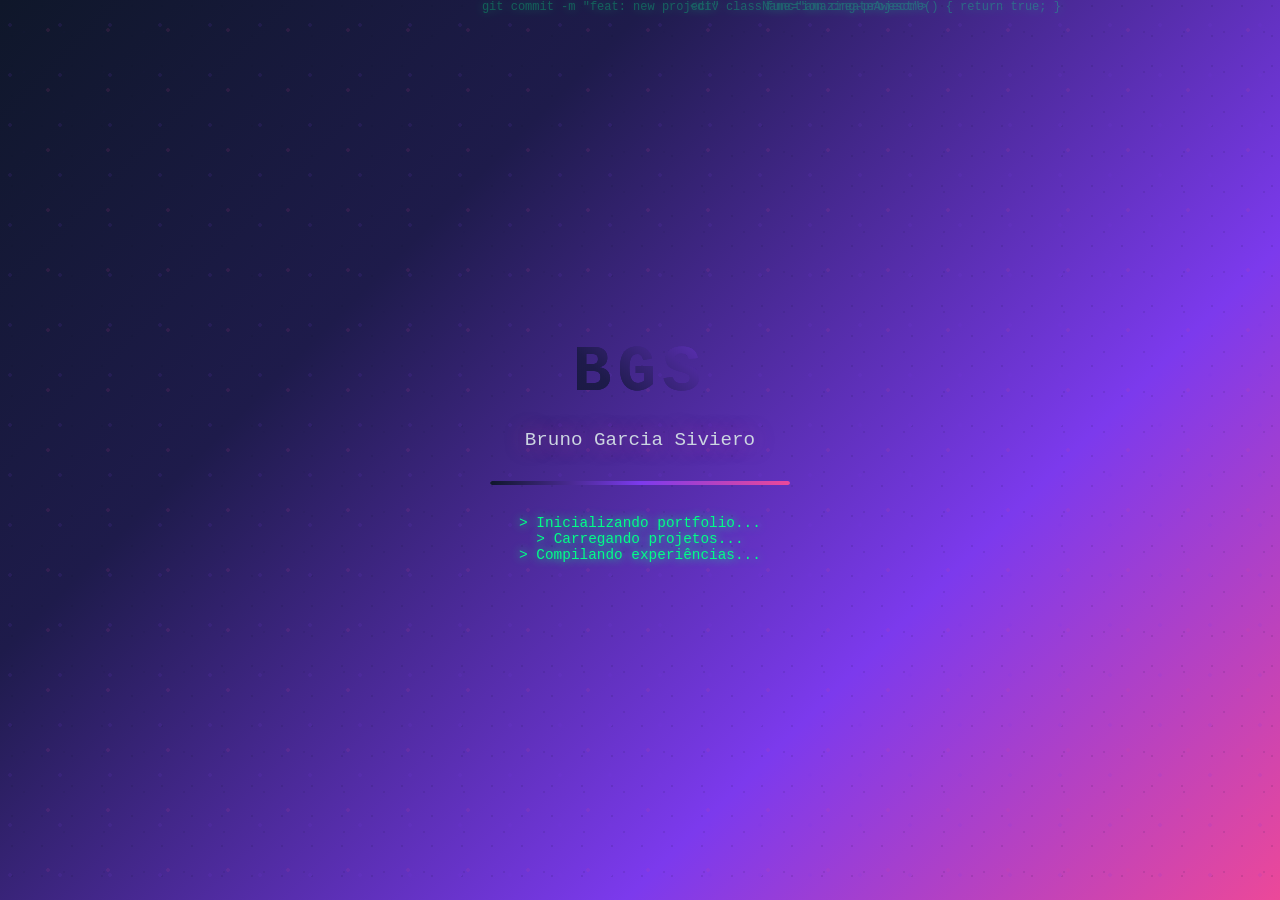
==== index.html @ 88671247 "Portfólio Este repositório reúne os principais projetos desenvolvidos por mim, incluindo: 	•	Aplica" ====
<!DOCTYPE html>
<html lang="pt-BR">
<head>
    <meta charset="UTF-8">
    <meta name="viewport" content="width=device-width, initial-scale=1.0">
    <title>BGS Portfolio - Loading</title>
    <style>
        * {
            margin: 0;
            padding: 0;
            box-sizing: border-box;
        }

        body {
            font-family: 'Courier New', monospace;
            overflow: hidden;
            background: linear-gradient(135deg, #0f172a 0%, #1e1b4b 30%, #7c3aed  70%, #ec4899 100%);
            height: 100vh;
            display: flex;
            align-items: center;
            justify-content: center;
        }

        .loader-container {
            text-align: center;
            position: relative;
            z-index: 10;
        }

        .code-rain {
            position: absolute;
            top: 0;
            left: 0;
            width: 100%;
            height: 100%;
            overflow: hidden;
            z-index: 1;
            opacity: 0.3;
        }

        .code-line {
            position: absolute;
            color: #00ff88;
            font-size: 12px;
            white-space: nowrap;
            animation: fall linear infinite;
            text-shadow: 0 0 10px #00ff88;
        }

        @keyframes fall {
            0% {
                transform: translateY(-100vh);
                opacity: 0;
            }
            10% {
                opacity: 1;
            }
            90% {
                opacity: 1;
            }
            100% {
                transform: translateY(100vh);
                opacity: 0;
            }
        }

        .main-text {
            font-size: 4rem;
            font-weight: bold;
            background: linear-gradient(45deg, #0f172a, #1e1b4b, #7c3aed, #ec4899);
            background-size: 300% 300%;
            -webkit-background-clip: text;
            background-clip: text;
            -webkit-text-fill-color: transparent;
            animation: gradientMove 3s ease-in-out infinite, typewriter 2s steps(3) infinite;
            position: relative;
            display: inline-block;
            letter-spacing: 0.1em;
        }

        .main-text::after {
            content: '_';
            animation: blink 1s infinite;
            color: #ec4899;
            -webkit-text-fill-color: #ec4899;
        }

        @keyframes gradientMove {
            0%, 100% {
                background-position: 0% 50%;
            }
            50% {
                background-position: 100% 50%;
            }
        }

        @keyframes typewriter {
            0%, 50% {
                width: 0;
            }
            100% {
                width: 100%;
            }
        }

        @keyframes blink {
            0%, 50% {
                opacity: 1;
            }
            51%, 100% {
                opacity: 0;
            }
        }

        .subtitle {
            color: #cbd5e1;
            font-size: 1.2rem;
            margin-top: 20px;
            opacity: 0;
            animation: fadeInUp 1s ease-out 1s forwards;
            text-shadow: 0 0 20px rgba(236, 72, 153, 0.5);
        }

        @keyframes fadeInUp {
            from {
                opacity: 0;
                transform: translateY(30px);
            }
            to {
                opacity: 1;
                transform: translateY(0);
            }
        }

        .loading-bar {
            width: 300px;
            height: 4px;
            background: rgba(255, 255, 255, 0.1);
            margin: 30px auto;
            border-radius: 2px;
            overflow: hidden;
            position: relative;
        }

        .loading-progress {
            height: 100%;
            background: linear-gradient(90deg, #0f172a, #7c3aed, #ec4899);
            border-radius: 2px;
            animation: loadProgress 4s ease-in-out infinite;
            box-shadow: 0 0 20px rgba(236, 72, 153, 0.8);
        }

        @keyframes loadProgress {
            0% {
                width: 0%;
                transform: translateX(-100%);
            }
            50% {
                width: 100%;
                transform: translateX(0%);
            }
            100% {
                width: 100%;
                transform: translateX(100%);
            }
        }

        .terminal-text {
            color: #00ff88;
            font-size: 0.9rem;
            margin-top: 20px;
            opacity: 0;
            animation: fadeInUp 1s ease-out 2s forwards;
            text-shadow: 0 0 10px #00ff88;
        }

        .dots {
            display: inline-block;
            animation: dots 1.5s infinite;
        }

        @keyframes dots {
            0%, 20% {
                color: transparent;
                text-shadow: .25em 0 0 transparent, .5em 0 0 transparent;
            }
            40% {
                color: #00ff88;
                text-shadow: .25em 0 0 transparent, .5em 0 0 transparent;
            }
            60% {
                text-shadow: .25em 0 0 #00ff88, .5em 0 0 transparent;
            }
            80%, 100% {
                text-shadow: .25em 0 0 #00ff88, .5em 0 0 #00ff88;
            }
        }

        .circuit-bg {
            position: absolute;
            top: 0;
            left: 0;
            width: 100%;
            height: 100%;
            opacity: 0.1;
            z-index: 0;
            background-image: 
                radial-gradient(circle at 20% 50%, #7c3aed 2px, transparent 2px),
                radial-gradient(circle at 80% 50%, #ec4899 2px, transparent 2px),
                radial-gradient(circle at 40% 20%, #0f172a 1px, transparent 1px),
                radial-gradient(circle at 60% 80%, #1e1b4b 1px, transparent 1px);
            background-size: 50px 50px, 60px 60px, 30px 30px, 40px 40px;
            animation: circuitMove 10s linear infinite;
        }

        @keyframes circuitMove {
            0% {
                transform: translate(0, 0);
            }
            100% {
                transform: translate(-50px, -50px);
            }
        }

        .glitch {
            position: relative;
        }

        .glitch::before,
        .glitch::after {
            content: 'BGS';
            position: absolute;
            top: 0;
            left: 0;
            width: 100%;
            height: 100%;
            background: linear-gradient(45deg, #0f172a, #1e1b4b, #7c3aed, #ec4899);
            background-size: 300% 300%;
            -webkit-background-clip: text;
            background-clip: text;
            -webkit-text-fill-color: transparent;
        }

        .glitch::before {
            animation: glitch-1 0.5s infinite;
        }

        .glitch::after {
            animation: glitch-2 0.5s infinite;
        }

        @keyframes glitch-1 {
            0%, 90%, 100% {
                transform: translate(0);
            }
            95% {
                transform: translate(-2px, -2px);
                filter: hue-rotate(180deg);
            }
        }

        @keyframes glitch-2 {
            0%, 90%, 100% {
                transform: translate(0);
            }
            95% {
                transform: translate(2px, 2px);
                filter: hue-rotate(90deg);
            }
        }

        /* Responsividade */
        @media (max-width: 768px) {
            .main-text {
                font-size: 3rem;
            }
            .loading-bar {
                width: 250px;
            }
        }

        @media (max-width: 480px) {
            .main-text {
                font-size: 2.5rem;
            }
            .loading-bar {
                width: 200px;
            }
        }
    </style>
</head>
<body>
    <div class="circuit-bg"></div>
    
    <div class="code-rain" id="codeRain"></div>
    
    <div class="loader-container">
        <div class="main-text glitch">BGS</div>
        <div class="subtitle">Bruno Garcia Siviero</div>
        <div class="loading-bar">
            <div class="loading-progress"></div>
        </div>
        <div class="terminal-text">
            > Inicializando portfolio<span class="dots">...</span><br>
            > Carregando projetos<span class="dots">...</span><br>
            > Compilando experiências<span class="dots">...</span>
        </div>
    </div>

    <script>
        // Efeito de chuva de código
        function createCodeRain() {
            const codeRain = document.getElementById('codeRain');
            const codeElements = [
                'const portfolio = new Developer();',
                'function createAwesome() { return true; }',
                'git commit -m "feat: new project"',
                'npm install creativity',
                'docker run --name innovation',
                'SELECT * FROM skills WHERE level > 9000;',
                'console.log("Hello, World!");',
                'async function buildFuture() {}',
                'import { passion } from "./developer";',
                'export default BrunoGarciaSiviero;',
                '<div className="amazing-project">',
                'background: linear-gradient(awesome)',
                'transform: scale(impressive);',
                'animation: infiniteCreativity;',
                'fetch("https://api.innovation.com")',
                'localStorage.setItem("talent", "unlimited");'
            ];

            function createLine() {
                const line = document.createElement('div');
                line.className = 'code-line';
                line.textContent = codeElements[Math.floor(Math.random() * codeElements.length)];
                line.style.left = Math.random() * 100 + '%';
                line.style.animationDuration = (Math.random() * 3 + 2) + 's';
                line.style.animationDelay = Math.random() * 2 + 's';
                codeRain.appendChild(line);

                // Remove a linha após a animação
                setTimeout(() => {
                    if (line.parentNode) {
                        line.parentNode.removeChild(line);
                    }
                }, 5000);
            }

            // Criar linhas continuamente
            setInterval(createLine, 300);
        }

        // Efeito de digitação personalizado
        function typeWriter() {
            const mainText = document.querySelector('.main-text');
            const text = 'BGS';
            let i = 0;
            
            function type() {
                if (i < text.length) {
                    mainText.textContent = text.substring(0, i + 1);
                    i++;
                    setTimeout(type, 200);
                } else {
                    // Reiniciar após um tempo
                    setTimeout(() => {
                        i = 0;
                        type();
                    }, 2000);
                }
            }
            
            // Comentado para usar a animação CSS
            // type();
        }

        // Simular carregamento e redirecionamento
        function simulateLoading() {
            setTimeout(() => {
                // Adicionar efeito de fade out
                document.body.style.transition = 'opacity 1s ease-out';
                document.body.style.opacity = '0';
                
                // Aqui você pode redirecionar para a página principal do portfólio
                setTimeout(() => {
                    window.location.href = 'portfolio.html';
                    console.log('Loader completo! Redirecionando para o portfólio...');
                }, 1300);
            }, 6000); // 6 segundos de loading
        }

        // Inicializar efeitos
        document.addEventListener('DOMContentLoaded', function() {
            createCodeRain();
            simulateLoading();
        });

        // Adicionar efeito de partículas ao mover o mouse
        document.addEventListener('mousemove', function(e) {
            const particle = document.createElement('div');
            particle.style.position = 'fixed';
            particle.style.left = e.clientX + 'px';
            particle.style.top = e.clientY + 'px';
            particle.style.width = '4px';
            particle.style.height = '4px';
            particle.style.background = 'linear-gradient(45deg, #7c3aed, #ec4899)';
            particle.style.borderRadius = '50%';
            particle.style.pointerEvents = 'none';
            particle.style.animation = 'fadeOut 1s ease-out forwards';
            particle.style.zIndex = '5';
            
            document.body.appendChild(particle);
            
            setTimeout(() => {
                if (particle.parentNode) {
                    particle.parentNode.removeChild(particle);
                }
            }, 1000);
        });

        // Adicionar keyframe para fadeOut das partículas
        const style = document.createElement('style');
        style.textContent = `
            @keyframes fadeOut {
                0% {
                    opacity: 1;
                    transform: scale(1);
                }
                100% {
                    opacity: 0;
                    transform: scale(0);
                }
            }
        `;
        document.head.appendChild(style);
    </script>
</body>
</html>
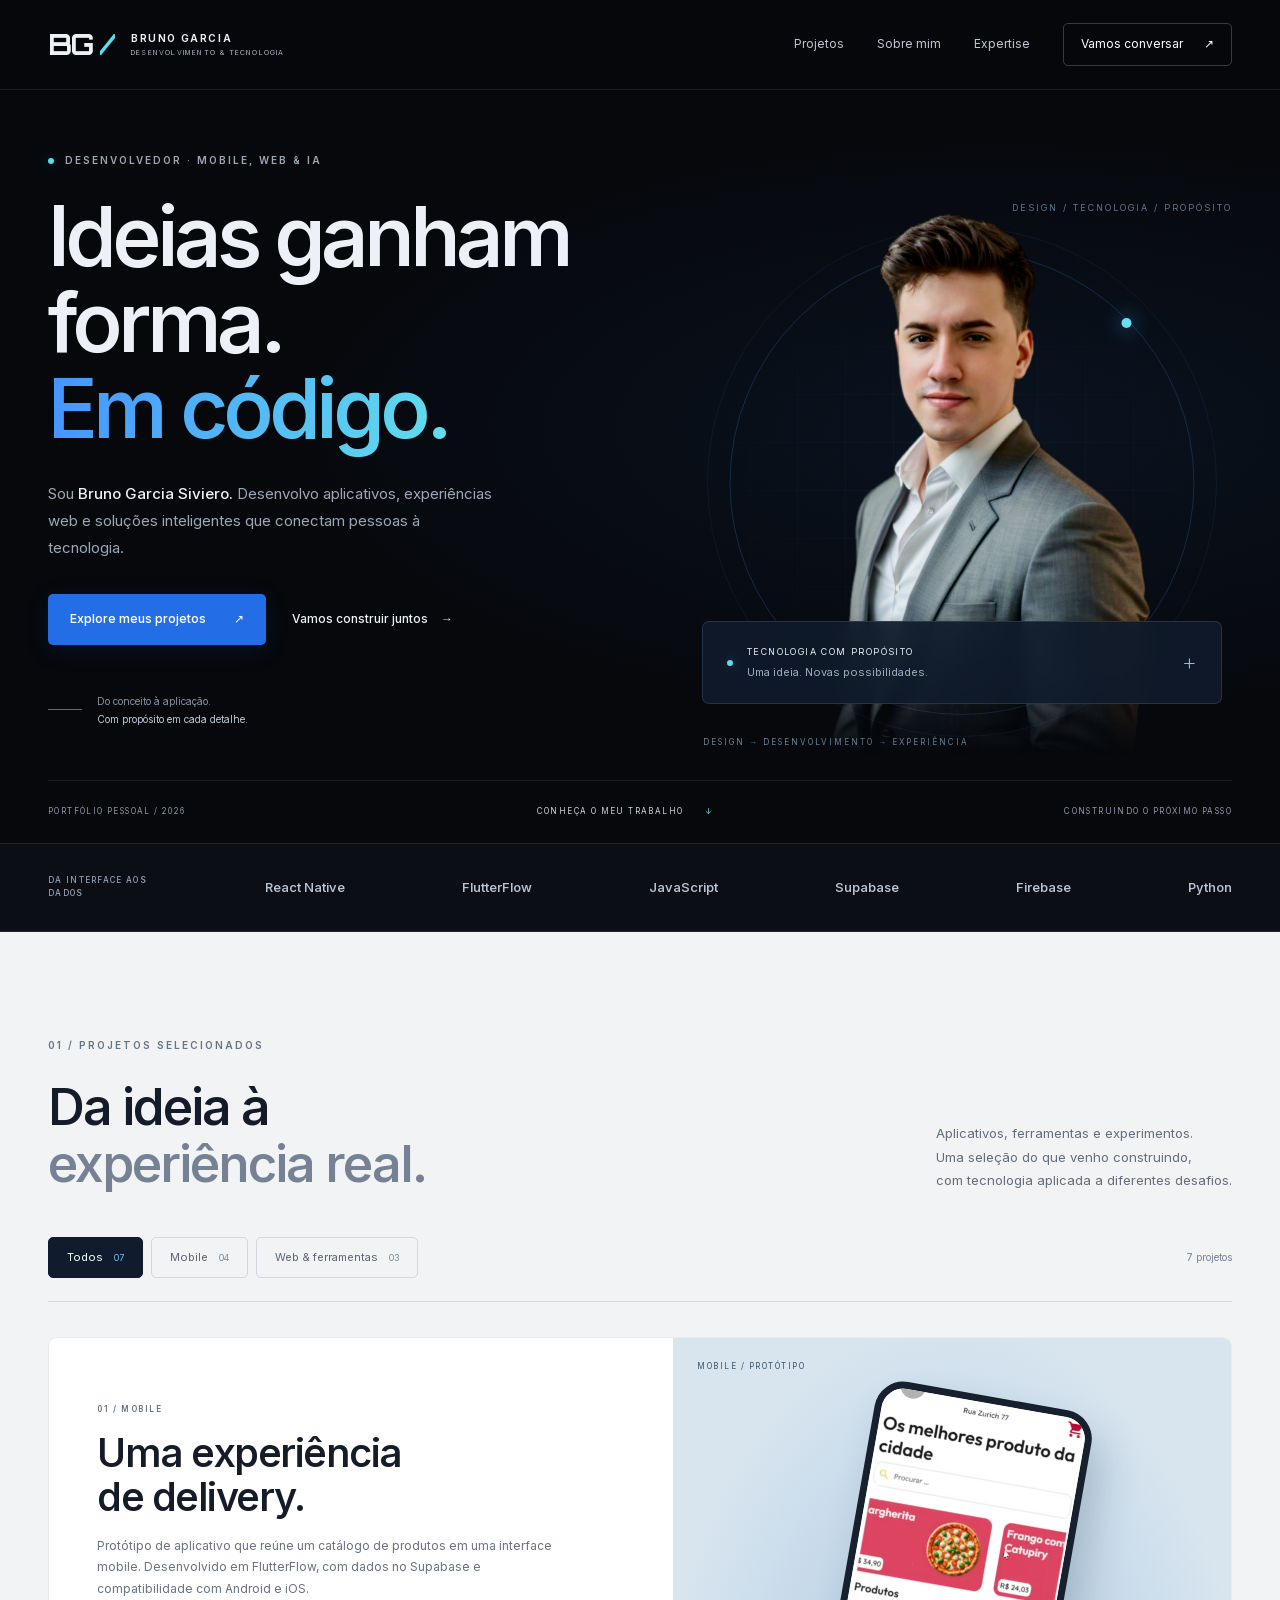
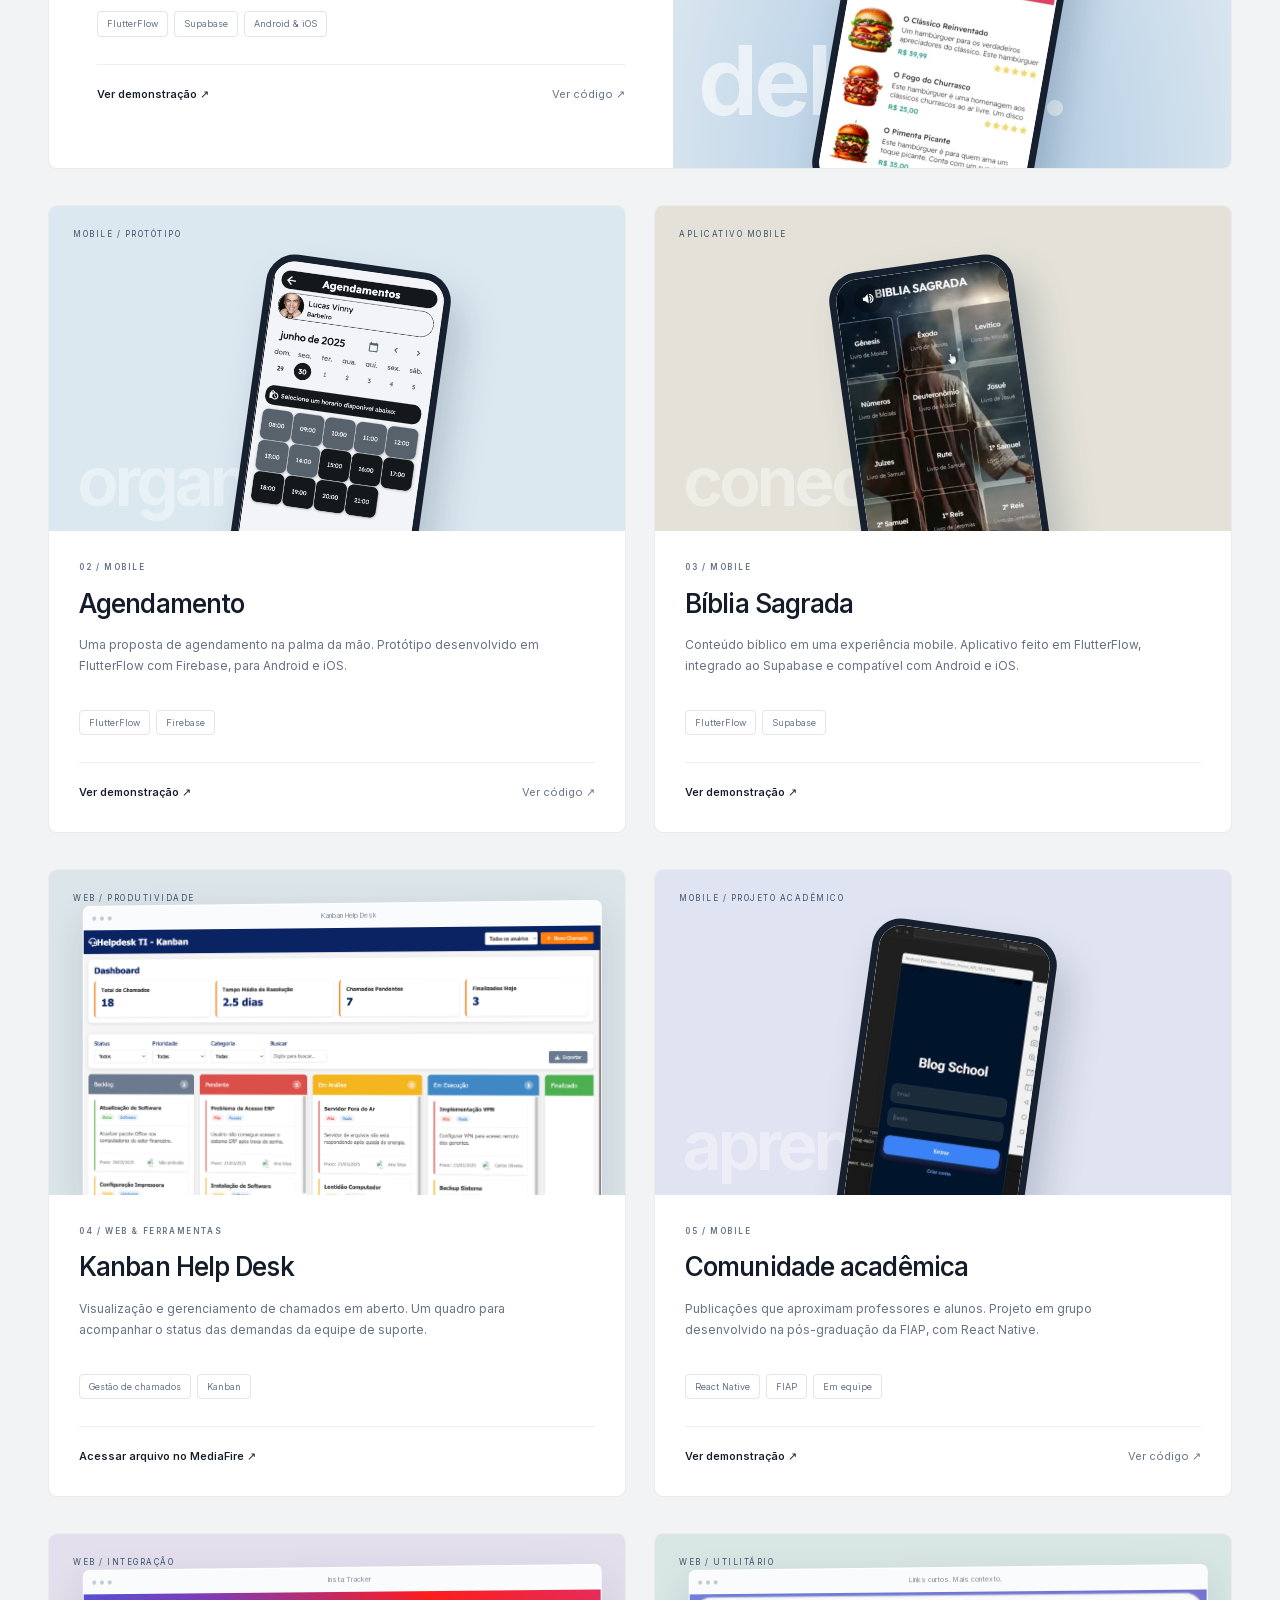
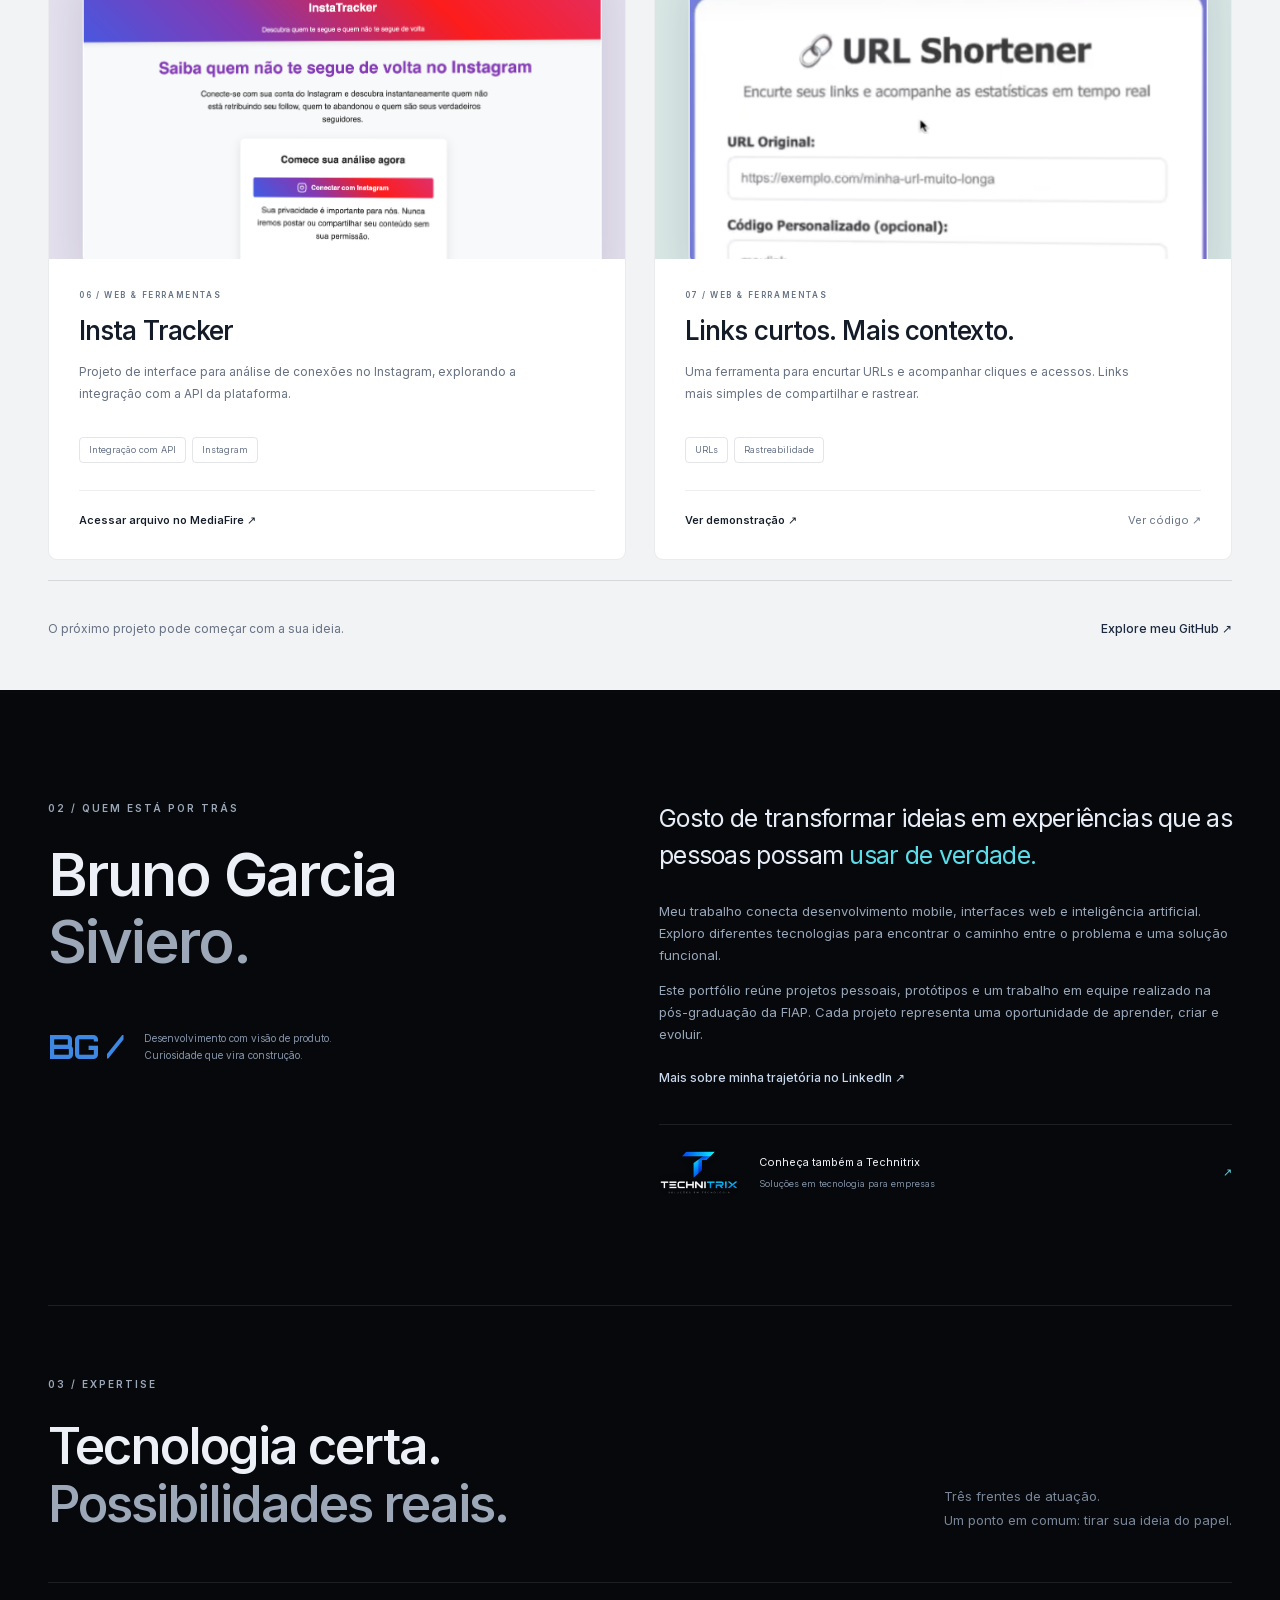
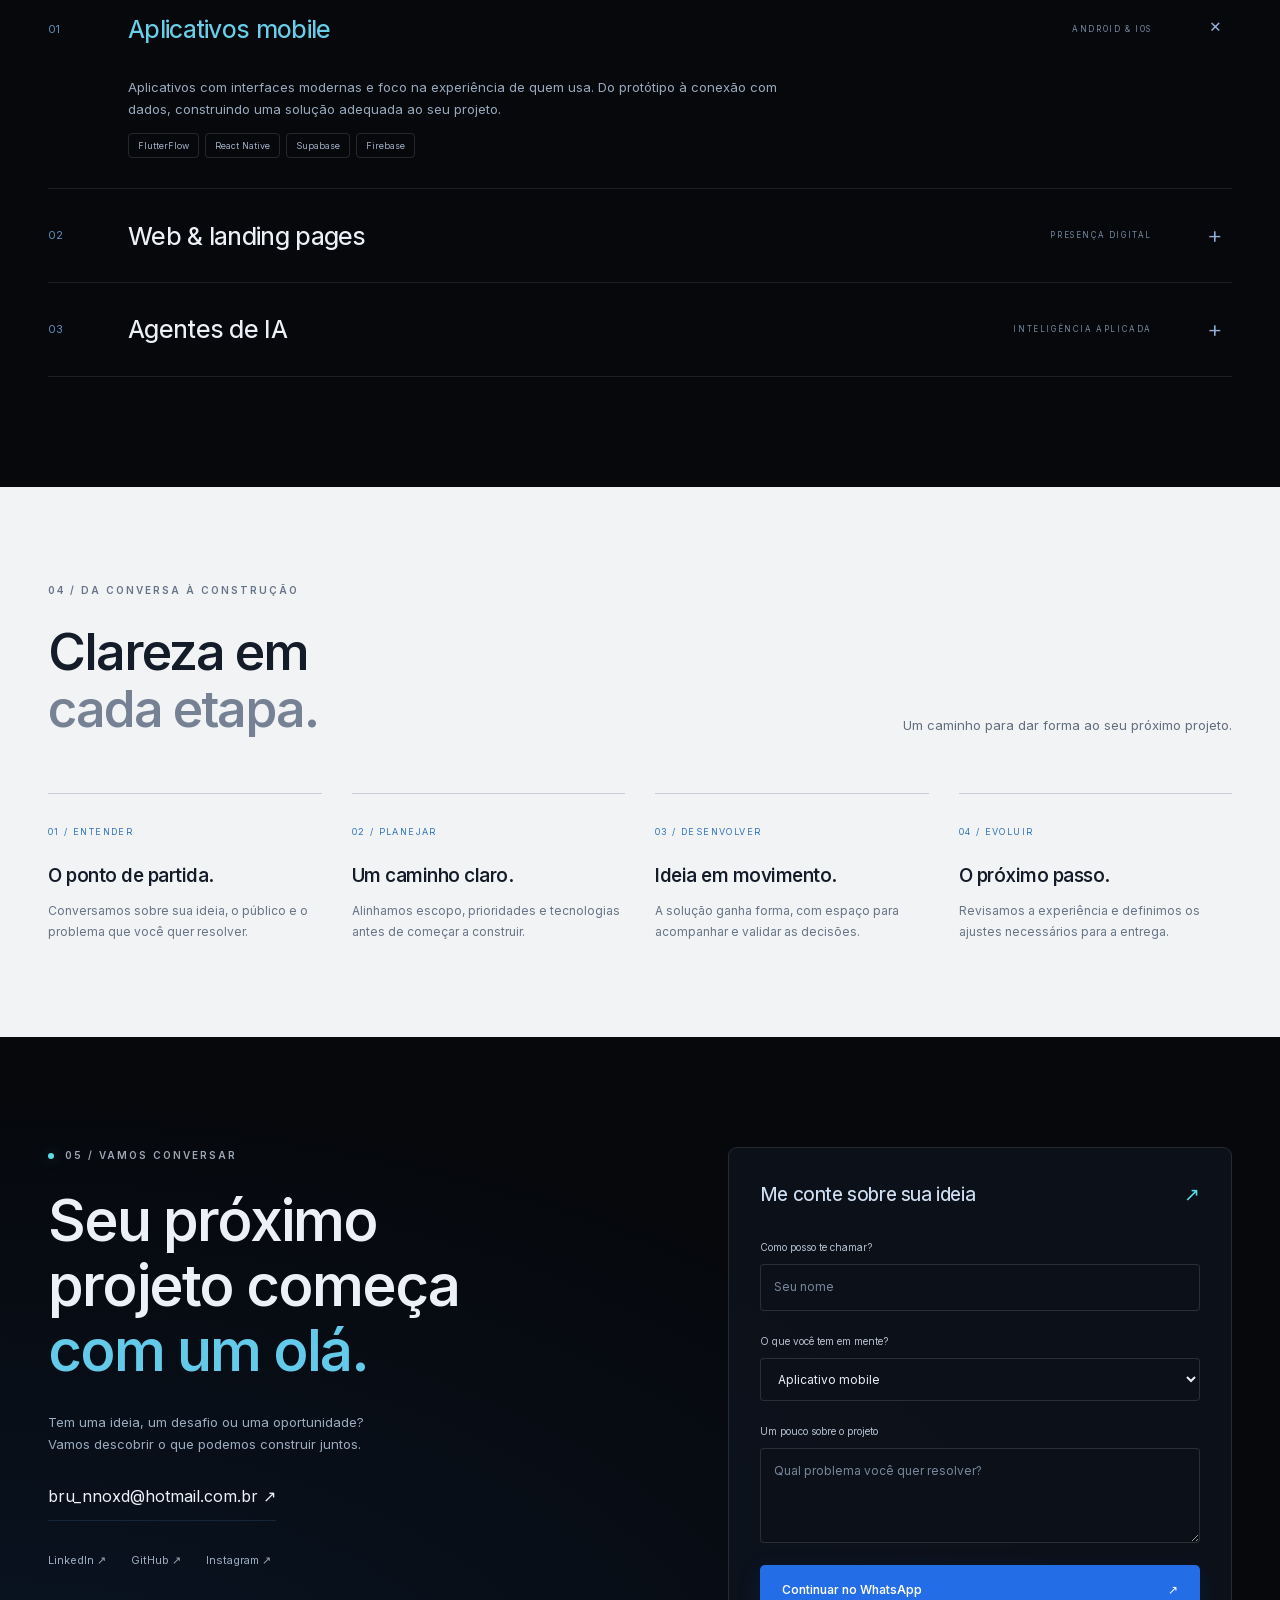
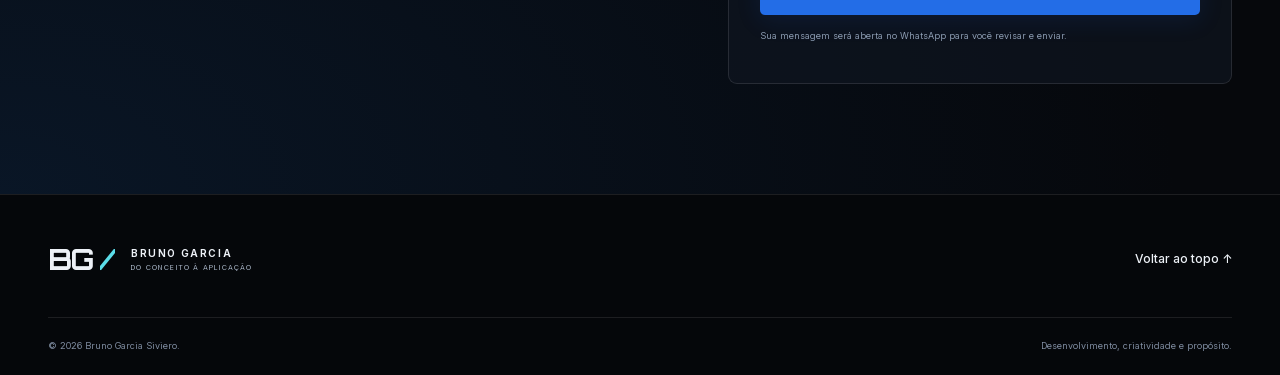
==== commit abddb41c: "Reformula portfolio com identidade visual da Technitrix" ====
--- a/index.html
+++ b/index.html
@@ -1,439 +1,17 @@
-<!DOCTYPE html>
-<html lang="pt-BR">
-<head>
-    <meta charset="UTF-8">
-    <meta name="viewport" content="width=device-width, initial-scale=1.0">
-    <title>BGS Portfolio - Loading</title>
-    <style>
-        * {
-            margin: 0;
-            padding: 0;
-            box-sizing: border-box;
-        }
-
-        body {
-            font-family: 'Courier New', monospace;
-            overflow: hidden;
-            background: linear-gradient(135deg, #0f172a 0%, #1e1b4b 30%, #7c3aed  70%, #ec4899 100%);
-            height: 100vh;
-            display: flex;
-            align-items: center;
-            justify-content: center;
-        }
-
-        .loader-container {
-            text-align: center;
-            position: relative;
-            z-index: 10;
-        }
-
-        .code-rain {
-            position: absolute;
-            top: 0;
-            left: 0;
-            width: 100%;
-            height: 100%;
-            overflow: hidden;
-            z-index: 1;
-            opacity: 0.3;
-        }
-
-        .code-line {
-            position: absolute;
-            color: #00ff88;
-            font-size: 12px;
-            white-space: nowrap;
-            animation: fall linear infinite;
-            text-shadow: 0 0 10px #00ff88;
-        }
-
-        @keyframes fall {
-            0% {
-                transform: translateY(-100vh);
-                opacity: 0;
-            }
-            10% {
-                opacity: 1;
-            }
-            90% {
-                opacity: 1;
-            }
-            100% {
-                transform: translateY(100vh);
-                opacity: 0;
-            }
-        }
-
-        .main-text {
-            font-size: 4rem;
-            font-weight: bold;
-            background: linear-gradient(45deg, #0f172a, #1e1b4b, #7c3aed, #ec4899);
-            background-size: 300% 300%;
-            -webkit-background-clip: text;
-            background-clip: text;
-            -webkit-text-fill-color: transparent;
-            animation: gradientMove 3s ease-in-out infinite, typewriter 2s steps(3) infinite;
-            position: relative;
-            display: inline-block;
-            letter-spacing: 0.1em;
-        }
-
-        .main-text::after {
-            content: '_';
-            animation: blink 1s infinite;
-            color: #ec4899;
-            -webkit-text-fill-color: #ec4899;
-        }
-
-        @keyframes gradientMove {
-            0%, 100% {
-                background-position: 0% 50%;
-            }
-            50% {
-                background-position: 100% 50%;
-            }
-        }
-
-        @keyframes typewriter {
-            0%, 50% {
-                width: 0;
-            }
-            100% {
-                width: 100%;
-            }
-        }
-
-        @keyframes blink {
-            0%, 50% {
-                opacity: 1;
-            }
-            51%, 100% {
-                opacity: 0;
-            }
-        }
-
-        .subtitle {
-            color: #cbd5e1;
-            font-size: 1.2rem;
-            margin-top: 20px;
-            opacity: 0;
-            animation: fadeInUp 1s ease-out 1s forwards;
-            text-shadow: 0 0 20px rgba(236, 72, 153, 0.5);
-        }
-
-        @keyframes fadeInUp {
-            from {
-                opacity: 0;
-                transform: translateY(30px);
-            }
-            to {
-                opacity: 1;
-                transform: translateY(0);
-            }
-        }
-
-        .loading-bar {
-            width: 300px;
-            height: 4px;
-            background: rgba(255, 255, 255, 0.1);
-            margin: 30px auto;
-            border-radius: 2px;
-            overflow: hidden;
-            position: relative;
-        }
-
-        .loading-progress {
-            height: 100%;
-            background: linear-gradient(90deg, #0f172a, #7c3aed, #ec4899);
-            border-radius: 2px;
-            animation: loadProgress 4s ease-in-out infinite;
-            box-shadow: 0 0 20px rgba(236, 72, 153, 0.8);
-        }
-
-        @keyframes loadProgress {
-            0% {
-                width: 0%;
-                transform: translateX(-100%);
-            }
-            50% {
-                width: 100%;
-                transform: translateX(0%);
-            }
-            100% {
-                width: 100%;
-                transform: translateX(100%);
-            }
-        }
-
-        .terminal-text {
-            color: #00ff88;
-            font-size: 0.9rem;
-            margin-top: 20px;
-            opacity: 0;
-            animation: fadeInUp 1s ease-out 2s forwards;
-            text-shadow: 0 0 10px #00ff88;
-        }
-
-        .dots {
-            display: inline-block;
-            animation: dots 1.5s infinite;
-        }
-
-        @keyframes dots {
-            0%, 20% {
-                color: transparent;
-                text-shadow: .25em 0 0 transparent, .5em 0 0 transparent;
-            }
-            40% {
-                color: #00ff88;
-                text-shadow: .25em 0 0 transparent, .5em 0 0 transparent;
-            }
-            60% {
-                text-shadow: .25em 0 0 #00ff88, .5em 0 0 transparent;
-            }
-            80%, 100% {
-                text-shadow: .25em 0 0 #00ff88, .5em 0 0 #00ff88;
-            }
-        }
-
-        .circuit-bg {
-            position: absolute;
-            top: 0;
-            left: 0;
-            width: 100%;
-            height: 100%;
-            opacity: 0.1;
-            z-index: 0;
-            background-image: 
-                radial-gradient(circle at 20% 50%, #7c3aed 2px, transparent 2px),
-                radial-gradient(circle at 80% 50%, #ec4899 2px, transparent 2px),
-                radial-gradient(circle at 40% 20%, #0f172a 1px, transparent 1px),
-                radial-gradient(circle at 60% 80%, #1e1b4b 1px, transparent 1px);
-            background-size: 50px 50px, 60px 60px, 30px 30px, 40px 40px;
-            animation: circuitMove 10s linear infinite;
-        }
-
-        @keyframes circuitMove {
-            0% {
-                transform: translate(0, 0);
-            }
-            100% {
-                transform: translate(-50px, -50px);
-            }
-        }
-
-        .glitch {
-            position: relative;
-        }
-
-        .glitch::before,
-        .glitch::after {
-            content: 'BGS';
-            position: absolute;
-            top: 0;
-            left: 0;
-            width: 100%;
-            height: 100%;
-            background: linear-gradient(45deg, #0f172a, #1e1b4b, #7c3aed, #ec4899);
-            background-size: 300% 300%;
-            -webkit-background-clip: text;
-            background-clip: text;
-            -webkit-text-fill-color: transparent;
-        }
-
-        .glitch::before {
-            animation: glitch-1 0.5s infinite;
-        }
-
-        .glitch::after {
-            animation: glitch-2 0.5s infinite;
-        }
-
-        @keyframes glitch-1 {
-            0%, 90%, 100% {
-                transform: translate(0);
-            }
-            95% {
-                transform: translate(-2px, -2px);
-                filter: hue-rotate(180deg);
-            }
-        }
-
-        @keyframes glitch-2 {
-            0%, 90%, 100% {
-                transform: translate(0);
-            }
-            95% {
-                transform: translate(2px, 2px);
-                filter: hue-rotate(90deg);
-            }
-        }
-
-        /* Responsividade */
-        @media (max-width: 768px) {
-            .main-text {
-                font-size: 3rem;
-            }
-            .loading-bar {
-                width: 250px;
-            }
-        }
-
-        @media (max-width: 480px) {
-            .main-text {
-                font-size: 2.5rem;
-            }
-            .loading-bar {
-                width: 200px;
-            }
-        }
-    </style>
-</head>
-<body>
-    <div class="circuit-bg"></div>
-    
-    <div class="code-rain" id="codeRain"></div>
-    
-    <div class="loader-container">
-        <div class="main-text glitch">BGS</div>
-        <div class="subtitle">Bruno Garcia Siviero</div>
-        <div class="loading-bar">
-            <div class="loading-progress"></div>
-        </div>
-        <div class="terminal-text">
-            > Inicializando portfolio<span class="dots">...</span><br>
-            > Carregando projetos<span class="dots">...</span><br>
-            > Compilando experiências<span class="dots">...</span>
-        </div>
-    </div>
-
-    <script>
-        // Efeito de chuva de código
-        function createCodeRain() {
-            const codeRain = document.getElementById('codeRain');
-            const codeElements = [
-                'const portfolio = new Developer();',
-                'function createAwesome() { return true; }',
-                'git commit -m "feat: new project"',
-                'npm install creativity',
-                'docker run --name innovation',
-                'SELECT * FROM skills WHERE level > 9000;',
-                'console.log("Hello, World!");',
-                'async function buildFuture() {}',
-                'import { passion } from "./developer";',
-                'export default BrunoGarciaSiviero;',
-                '<div className="amazing-project">',
-                'background: linear-gradient(awesome)',
-                'transform: scale(impressive);',
-                'animation: infiniteCreativity;',
-                'fetch("https://api.innovation.com")',
-                'localStorage.setItem("talent", "unlimited");'
-            ];
-
-            function createLine() {
-                const line = document.createElement('div');
-                line.className = 'code-line';
-                line.textContent = codeElements[Math.floor(Math.random() * codeElements.length)];
-                line.style.left = Math.random() * 100 + '%';
-                line.style.animationDuration = (Math.random() * 3 + 2) + 's';
-                line.style.animationDelay = Math.random() * 2 + 's';
-                codeRain.appendChild(line);
-
-                // Remove a linha após a animação
-                setTimeout(() => {
-                    if (line.parentNode) {
-                        line.parentNode.removeChild(line);
-                    }
-                }, 5000);
-            }
-
-            // Criar linhas continuamente
-            setInterval(createLine, 300);
-        }
-
-        // Efeito de digitação personalizado
-        function typeWriter() {
-            const mainText = document.querySelector('.main-text');
-            const text = 'BGS';
-            let i = 0;
-            
-            function type() {
-                if (i < text.length) {
-                    mainText.textContent = text.substring(0, i + 1);
-                    i++;
-                    setTimeout(type, 200);
-                } else {
-                    // Reiniciar após um tempo
-                    setTimeout(() => {
-                        i = 0;
-                        type();
-                    }, 2000);
-                }
-            }
-            
-            // Comentado para usar a animação CSS
-            // type();
-        }
-
-        // Simular carregamento e redirecionamento
-        function simulateLoading() {
-            setTimeout(() => {
-                // Adicionar efeito de fade out
-                document.body.style.transition = 'opacity 1s ease-out';
-                document.body.style.opacity = '0';
-                
-                // Aqui você pode redirecionar para a página principal do portfólio
-                setTimeout(() => {
-                    window.location.href = 'portfolio.html';
-                    console.log('Loader completo! Redirecionando para o portfólio...');
-                }, 1300);
-            }, 6000); // 6 segundos de loading
-        }
-
-        // Inicializar efeitos
-        document.addEventListener('DOMContentLoaded', function() {
-            createCodeRain();
-            simulateLoading();
-        });
-
-        // Adicionar efeito de partículas ao mover o mouse
-        document.addEventListener('mousemove', function(e) {
-            const particle = document.createElement('div');
-            particle.style.position = 'fixed';
-            particle.style.left = e.clientX + 'px';
-            particle.style.top = e.clientY + 'px';
-            particle.style.width = '4px';
-            particle.style.height = '4px';
-            particle.style.background = 'linear-gradient(45deg, #7c3aed, #ec4899)';
-            particle.style.borderRadius = '50%';
-            particle.style.pointerEvents = 'none';
-            particle.style.animation = 'fadeOut 1s ease-out forwards';
-            particle.style.zIndex = '5';
-            
-            document.body.appendChild(particle);
-            
-            setTimeout(() => {
-                if (particle.parentNode) {
-                    particle.parentNode.removeChild(particle);
-                }
-            }, 1000);
-        });
-
-        // Adicionar keyframe para fadeOut das partículas
-        const style = document.createElement('style');
-        style.textContent = `
-            @keyframes fadeOut {
-                0% {
-                    opacity: 1;
-                    transform: scale(1);
-                }
-                100% {
-                    opacity: 0;
-                    transform: scale(0);
-                }
-            }
-        `;
-        document.head.appendChild(style);
-    </script>
-</body>
-</html>+<!doctype html><html lang="pt-BR"><head><meta charset="utf-8"><meta name="viewport" content="width=device-width,initial-scale=1"><meta name="theme-color" content="#06080c"><title>Bruno Garcia Siviero — Desenvolvimento & Tecnologia</title><meta name="description" content="Projetos de Bruno Garcia Siviero: aplicativos, experiências web e soluções com inteligência artificial."><meta property="og:title" content="Bruno Garcia Siviero — Portfólio"><meta property="og:type" content="website"><link rel="icon" href="assets/favicon.svg"><link rel="preload" href="assets/inter.woff2" as="font" type="font/woff2" crossorigin><link rel="stylesheet" href="styles.css"></head><body>
+<a class="skip" href="#conteudo">Pular para o conteúdo</a><header class="header"><div class="container nav-wrap"><a class="brand" href="#inicio" aria-label="Bruno Garcia, início"><span class="monogram">BG<span> /</span></span><span class="brand-name">BRUNO GARCIA<span>DESENVOLVIMENTO & TECNOLOGIA</span></span></a><button class="menu-toggle" aria-expanded="false" aria-controls="navigation">Menu ☰</button><nav id="navigation" aria-label="Principal"><a href="#projetos">Projetos</a><a href="#sobre">Sobre mim</a><a href="#servicos">Expertise</a><a class="nav-contact" href="#contato">Vamos conversar <span>↗</span></a></nav></div></header>
+<main id="conteudo"><section class="hero" id="inicio"><div class="container hero-grid"><div class="hero-copy"><p class="eyebrow"><span class="status-dot"></span> DESENVOLVEDOR · MOBILE, WEB & IA</p><h1>Ideias ganham<br>forma.<br><span>Em código.</span></h1><p class="intro">Sou <strong>Bruno Garcia Siviero.</strong> Desenvolvo aplicativos, experiências web e soluções inteligentes que conectam pessoas à tecnologia.</p><div class="actions"><a class="button primary" href="#projetos">Explore meus projetos <span>↗</span></a><a class="text-link" href="#contato">Vamos construir juntos <span>→</span></a></div><div class="hero-signature"><span class="line"></span><p>Do conceito à aplicação.<br><strong>Com propósito em cada detalhe.</strong></p></div></div><div class="portrait-stage"><div class="orbit orbit-one"></div><div class="orbit orbit-two"></div><div class="stage-grid"></div><span class="stage-coordinate">DESIGN / TECNOLOGIA / PROPÓSITO</span><img class="portrait" src="assets/portrait.png" alt="Bruno Garcia Siviero" width="1003" height="1536" fetchpriority="high"><div class="portrait-caption"><span class="status-dot"></span><div>TECNOLOGIA COM PROPÓSITO<span>Uma ideia. Novas possibilidades.</span></div><span class="caption-plus">+</span></div><span class="stage-bottom">DESIGN → DESENVOLVIMENTO → EXPERIÊNCIA</span></div></div><div class="container hero-bottom"><span>PORTFÓLIO PESSOAL / <span class="year">2026</span></span><a href="#projetos">CONHEÇA O MEU TRABALHO <span>↓</span></a><span>CONSTRUINDO O PRÓXIMO PASSO</span></div></section>
+<div class="stack-strip"><div class="container"><span class="stack-label">DA INTERFACE AOS DADOS</span><span>React Native</span><span>FlutterFlow</span><span>JavaScript</span><span>Supabase</span><span>Firebase</span><span>Python</span></div></div>
+<section id="projetos" class="projects section-light"><div class="container"><div class="section-top"><div><p class="eyebrow">01 / PROJETOS SELECIONADOS</p><h2>Da ideia à<br><span>experiência real.</span></h2></div><p class="section-description">Aplicativos, ferramentas e experimentos.<br>Uma seleção do que venho construindo,<br>com tecnologia aplicada a diferentes desafios.</p></div><div class="project-toolbar"><div class="filters" role="group" aria-label="Filtrar projetos"><button class="filter active" data-filter="all" aria-pressed="true">Todos <span>07</span></button><button class="filter" data-filter="mobile" aria-pressed="false">Mobile <span>04</span></button><button class="filter" data-filter="web" aria-pressed="false">Web & ferramentas <span>03</span></button></div><span class="project-count" aria-live="polite">7 projetos</span></div><div class="project-grid" id="project-grid">
+<article class="project-card featured" data-category="mobile"><div class="project-image delivery-image "><span class="image-label">MOBILE / PROTÓTIPO</span><span class="image-word" aria-hidden="true">delivery.</span><div class="phone"><img src="assets/delivery.png" alt="Interface do projeto Uma experiência de delivery." loading="lazy"></div></div><div class="project-info"><p class="eyebrow">01 / MOBILE</p><h3>Uma experiência<br>de delivery.</h3><p>Protótipo de aplicativo que reúne um catálogo de produtos em uma interface mobile. Desenvolvido em FlutterFlow, com dados no Supabase e compatibilidade com Android e iOS.</p><div class="tags"><span>FlutterFlow</span><span>Supabase</span><span>Android & iOS</span></div><div class="project-links"><a href="https://www.youtube.com/shorts/9MDuK7jooSQ" target="_blank" rel="noopener noreferrer">Ver demonstração ↗</a><a href="https://github.com/bruunoxd/delivery" target="_blank" rel="noopener noreferrer" class="secondary-link">Ver código ↗</a></div></div></article>
+<article class="project-card " data-category="mobile"><div class="project-image appointment-image "><span class="image-label">MOBILE / PROTÓTIPO</span><span class="image-word" aria-hidden="true">organizar.</span><div class="phone"><img src="assets/agendamento.png" alt="Interface do projeto Agendamento" loading="lazy"></div></div><div class="project-info"><p class="eyebrow">02 / MOBILE</p><h3>Agendamento</h3><p>Uma proposta de agendamento na palma da mão. Protótipo desenvolvido em FlutterFlow com Firebase, para Android e iOS.</p><div class="tags"><span>FlutterFlow</span><span>Firebase</span></div><div class="project-links"><a href="https://youtube.com/shorts/CJSQYib-QXA" target="_blank" rel="noopener noreferrer">Ver demonstração ↗</a><a href="https://github.com/bruunoxd/agendamento" target="_blank" rel="noopener noreferrer" class="secondary-link">Ver código ↗</a></div></div></article>
+<article class="project-card " data-category="mobile"><div class="project-image bible-image "><span class="image-label">APLICATIVO MOBILE</span><span class="image-word" aria-hidden="true">conectar.</span><div class="phone"><img src="assets/biblia.png" alt="Interface do projeto Bíblia Sagrada" loading="lazy"></div></div><div class="project-info"><p class="eyebrow">03 / MOBILE</p><h3>Bíblia Sagrada</h3><p>Conteúdo bíblico em uma experiência mobile. Aplicativo feito em FlutterFlow, integrado ao Supabase e compatível com Android e iOS.</p><div class="tags"><span>FlutterFlow</span><span>Supabase</span></div><div class="project-links"><a href="https://youtube.com/shorts/zX7vYF2DNKs" target="_blank" rel="noopener noreferrer">Ver demonstração ↗</a></div></div></article>
+<article class="project-card " data-category="web"><div class="project-image kanban-image browser-image"><span class="image-label">WEB / PRODUTIVIDADE</span><div class="browser-frame"><div class="browser-bar"><i></i><i></i><i></i><span>Kanban Help Desk</span></div><img src="assets/kanban.png" alt="Interface do projeto Kanban Help Desk" loading="lazy"></div></div><div class="project-info"><p class="eyebrow">04 / WEB & FERRAMENTAS</p><h3>Kanban Help Desk</h3><p>Visualização e gerenciamento de chamados em aberto. Um quadro para acompanhar o status das demandas da equipe de suporte.</p><div class="tags"><span>Gestão de chamados</span><span>Kanban</span></div><div class="project-links"><a href="https://www.mediafire.com/file/kkptrgfxc3044r2/kanban-helpdesk_%25281%2529.html/file" target="_blank" rel="noopener noreferrer">Acessar arquivo no MediaFire ↗</a></div></div></article>
+<article class="project-card " data-category="mobile"><div class="project-image community-image "><span class="image-label">MOBILE / PROJETO ACADÊMICO</span><span class="image-word" aria-hidden="true">aprender.</span><div class="phone"><img src="assets/comunidade.jpg" alt="Interface do projeto Comunidade acadêmica" loading="lazy"></div></div><div class="project-info"><p class="eyebrow">05 / MOBILE</p><h3>Comunidade acadêmica</h3><p>Publicações que aproximam professores e alunos. Projeto em grupo desenvolvido na pós-graduação da FIAP, com React Native.</p><div class="tags"><span>React Native</span><span>FIAP</span><span>Em equipe</span></div><div class="project-links"><a href="https://youtu.be/clAkkEF6xKM" target="_blank" rel="noopener noreferrer">Ver demonstração ↗</a><a href="https://github.com/bruunoxd/blog" target="_blank" rel="noopener noreferrer" class="secondary-link">Ver código ↗</a></div></div></article>
+<article class="project-card " data-category="web"><div class="project-image tracker-image browser-image"><span class="image-label">WEB / INTEGRAÇÃO</span><div class="browser-frame"><div class="browser-bar"><i></i><i></i><i></i><span>Insta Tracker</span></div><img src="assets/tracker.png" alt="Interface do projeto Insta Tracker" loading="lazy"></div></div><div class="project-info"><p class="eyebrow">06 / WEB & FERRAMENTAS</p><h3>Insta Tracker</h3><p>Projeto de interface para análise de conexões no Instagram, explorando a integração com a API da plataforma.</p><div class="tags"><span>Integração com API</span><span>Instagram</span></div><div class="project-links"><a href="https://www.mediafire.com/file/jwsxsy8sdmrpbju/insta_tracker.html/file" target="_blank" rel="noopener noreferrer">Acessar arquivo no MediaFire ↗</a></div></div></article>
+<article class="project-card " data-category="web"><div class="project-image short-image browser-image"><span class="image-label">WEB / UTILITÁRIO</span><div class="browser-frame"><div class="browser-bar"><i></i><i></i><i></i><span>Links curtos. Mais contexto.</span></div><img src="assets/encurtador.png" alt="Interface do projeto Links curtos. Mais contexto." loading="lazy"></div></div><div class="project-info"><p class="eyebrow">07 / WEB & FERRAMENTAS</p><h3>Links curtos. Mais contexto.</h3><p>Uma ferramenta para encurtar URLs e acompanhar cliques e acessos. Links mais simples de compartilhar e rastrear.</p><div class="tags"><span>URLs</span><span>Rastreabilidade</span></div><div class="project-links"><a href="https://youtu.be/IApRe0lpb30" target="_blank" rel="noopener noreferrer">Ver demonstração ↗</a><a href="https://github.com/bruunoxd/Url-short" target="_blank" rel="noopener noreferrer" class="secondary-link">Ver código ↗</a></div></div></article></div><div class="projects-footer"><p>O próximo projeto pode começar com a sua ideia.</p><a class="text-link" href="https://github.com/bruunoxd" target="_blank" rel="noopener noreferrer">Explore meu GitHub ↗</a></div></div></section>
+<section class="about section-dark" id="sobre"><div class="container about-grid"><div><p class="eyebrow">02 / QUEM ESTÁ POR TRÁS</p><h2>Bruno Garcia<br><span>Siviero.</span></h2><div class="about-caption"><span class="monogram">BG /</span><p>Desenvolvimento com visão de produto.<br>Curiosidade que vira construção.</p></div></div><div class="about-copy"><p class="large-copy">Gosto de transformar ideias em experiências que as pessoas possam <em>usar de verdade.</em></p><p>Meu trabalho conecta desenvolvimento mobile, interfaces web e inteligência artificial. Exploro diferentes tecnologias para encontrar o caminho entre o problema e uma solução funcional.</p><p>Este portfólio reúne projetos pessoais, protótipos e um trabalho em equipe realizado na pós-graduação da FIAP. Cada projeto representa uma oportunidade de aprender, criar e evoluir.</p><a class="text-link" href="https://www.linkedin.com/in/bruno-garciaxd/" target="_blank" rel="noopener noreferrer">Mais sobre minha trajetória no LinkedIn ↗</a><a class="technitrix-link" href="https://technitrix.com.br/" target="_blank" rel="noopener noreferrer"><img src="assets/technitrix.webp" alt="Technitrix" width="288" height="168" loading="lazy"><span>Conheça também a Technitrix<small>Soluções em tecnologia para empresas</small></span><span>↗</span></a></div></div></section>
+<section id="servicos" class="expertise section-dark"><div class="container"><div class="section-top"><div><p class="eyebrow">03 / EXPERTISE</p><h2>Tecnologia certa.<br><span>Possibilidades reais.</span></h2></div><p class="section-description">Três frentes de atuação.<br>Um ponto em comum: tirar sua ideia do papel.</p></div><div class="service-list"><details open><summary><span class="service-num">01</span><h3>Aplicativos mobile</h3><span class="service-short">ANDROID & IOS</span><span class="detail-sign">+</span></summary><div class="service-body"><p>Aplicativos com interfaces modernas e foco na experiência de quem usa. Do protótipo à conexão com dados, construindo uma solução adequada ao seu projeto.</p><div class="tags"><span>FlutterFlow</span><span>React Native</span><span>Supabase</span><span>Firebase</span></div></div></details><details><summary><span class="service-num">02</span><h3>Web & landing pages</h3><span class="service-short">PRESENÇA DIGITAL</span><span class="detail-sign">+</span></summary><div class="service-body"><p>Páginas responsivas que apresentam sua marca com clareza. Design, conteúdo e desenvolvimento trabalhando juntos para facilitar o próximo passo do visitante.</p><div class="tags"><span>HTML & CSS</span><span>JavaScript</span><span>React</span></div></div></details><details><summary><span class="service-num">03</span><h3>Agentes de IA</h3><span class="service-short">INTELIGÊNCIA APLICADA</span><span class="detail-sign">+</span></summary><div class="service-body"><p>Criação e integração de agentes inteligentes para apoiar o atendimento, automatizar tarefas e conectar informações. Cada solução começa pelo entendimento do processo.</p><div class="tags"><span>Inteligência artificial</span><span>Python</span><span>Integrações</span></div></div></details></div></div></section>
+<section class="process section-light"><div class="container"><p class="eyebrow">04 / DA CONVERSA À CONSTRUÇÃO</p><div class="section-top"><h2>Clareza em<br><span>cada etapa.</span></h2><p class="section-description">Um caminho para dar forma ao seu próximo projeto.</p></div><ol class="process-grid"><li><span>01 / ENTENDER</span><h3>O ponto de partida.</h3><p>Conversamos sobre sua ideia, o público e o problema que você quer resolver.</p></li><li><span>02 / PLANEJAR</span><h3>Um caminho claro.</h3><p>Alinhamos escopo, prioridades e tecnologias antes de começar a construir.</p></li><li><span>03 / DESENVOLVER</span><h3>Ideia em movimento.</h3><p>A solução ganha forma, com espaço para acompanhar e validar as decisões.</p></li><li><span>04 / EVOLUIR</span><h3>O próximo passo.</h3><p>Revisamos a experiência e definimos os ajustes necessários para a entrega.</p></li></ol></div></section>
+<section class="contact section-dark" id="contato"><div class="container contact-grid"><div><p class="eyebrow"><span class="status-dot"></span> 05 / VAMOS CONVERSAR</p><h2>Seu próximo<br>projeto começa<br><span>com um olá.</span></h2><p>Tem uma ideia, um desafio ou uma oportunidade?<br>Vamos descobrir o que podemos construir juntos.</p><a class="contact-email" href="mailto:bru_nnoxd@hotmail.com.br">bru_nnoxd@hotmail.com.br ↗</a><div class="social-links"><a href="https://www.linkedin.com/in/bruno-garciaxd/" target="_blank" rel="noopener noreferrer">LinkedIn ↗</a><a href="https://github.com/bruunoxd" target="_blank" rel="noopener noreferrer">GitHub ↗</a><a href="https://www.instagram.com/bruunoxd/" target="_blank" rel="noopener noreferrer">Instagram ↗</a></div></div><form id="brief-form"><p class="form-title">Me conte sobre sua ideia<span>↗</span></p><label for="name">Como posso te chamar?</label><input id="name" name="name" autocomplete="name" placeholder="Seu nome" maxlength="100" required><label for="type">O que você tem em mente?</label><select id="type" name="type"><option>Aplicativo mobile</option><option>Site ou landing page</option><option>Agente de IA ou automação</option><option>Parceria ou oportunidade</option><option>Outro projeto</option></select><label for="message">Um pouco sobre o projeto</label><textarea id="message" name="message" rows="3" placeholder="Qual problema você quer resolver?" maxlength="2000" required></textarea><button class="button primary" type="submit">Continuar no WhatsApp <span>↗</span></button><p class="form-note">Sua mensagem será aberta no WhatsApp para você revisar e enviar.</p><p id="form-status" aria-live="polite"></p></form></div></section></main>
+<footer><div class="container footer-top"><a class="brand" href="#inicio"><span class="monogram">BG<span> /</span></span><span class="brand-name">BRUNO GARCIA<span>DO CONCEITO À APLICAÇÃO</span></span></a><a class="text-link" href="#inicio">Voltar ao topo ↑</a></div><div class="container footer-bottom"><p>© <span class="year">2026</span> Bruno Garcia Siviero.</p><p>Desenvolvimento, criatividade e propósito.</p></div></footer><script src="script.js" defer></script></body></html>
--- a/styles.css
+++ b/styles.css
@@ -0,0 +1,7 @@
+@font-face{font-family:Inter;src:url(assets/inter.woff2) format('woff2');font-weight:100 900;font-display:swap}@font-face{font-family:Orbitron;src:url(assets/orbitron.woff2) format('woff2');font-weight:400 900;font-display:swap}:root{--bg:#06080c;--blue:#2b7fff;--cyan:#5bdde9;--text:#edf1f7;--muted:#9ca8b8;--line:#ffffff18;--paper:#f1f3f5;--ink:#151c29}*{box-sizing:border-box}html{scroll-behavior:smooth;scroll-padding-top:100px}body{margin:0;background:var(--bg);color:var(--text);font:15px/1.7 Inter,Arial,sans-serif}a{color:inherit;text-decoration:none}button,input,select,textarea{font:inherit}button,a,input,select,textarea,summary{-webkit-tap-highlight-color:transparent}a,button,summary{touch-action:manipulation}button{cursor:pointer}img{max-width:100%;display:block}button:focus-visible,a:focus-visible,summary:focus-visible,input:focus-visible,textarea:focus-visible,select:focus-visible{outline:3px solid var(--blue);outline-offset:5px}::selection{background:#2269cc;color:white}.container{width:min(1240px,calc(100% - 96px));margin:auto}.eyebrow{font-size:10px;letter-spacing:2px;font-weight:600;display:flex;align-items:center;gap:11px;margin:0 0 24px;color:var(--muted)}.status-dot{width:6px;height:6px;flex-shrink:0;background:var(--cyan);border-radius:50%;box-shadow:0 0 14px #5bdde955}h1,h2,h3,p{margin-top:0}h1,h2,h3{line-height:1.12}h2{font-size:clamp(34px,4vw,54px);font-weight:550;letter-spacing:-2px;margin-bottom:0}h2>span{color:var(--muted)}.skip{position:fixed;top:-100px;padding:12px 20px;background:white;color:black;z-index:100}.skip:focus{top:10px}.header{height:90px;position:sticky;top:0;z-index:20;background:#06080cf0;backdrop-filter:blur(16px);border-bottom:1px solid var(--line)}.nav-wrap{display:flex;align-items:center;justify-content:space-between;height:100%}.brand{display:flex;align-items:center;gap:17px}.monogram{font-family:Orbitron,sans-serif;font-size:29px;letter-spacing:-2px;font-weight:700;white-space:nowrap}.monogram span{color:var(--cyan)}.brand-name{font-size:10px;letter-spacing:1.6px;line-height:1.7;font-weight:650}.brand-name>span{display:block;font-size:7px;letter-spacing:1.2px;color:var(--muted);font-weight:400}nav{display:flex;align-items:center;gap:33px;font-size:12px;color:#bdc6d3}nav>a:hover{color:var(--cyan)}.nav-contact{padding:10px 17px;border:1px solid #ffffff35;border-radius:5px;color:white}.nav-contact span{margin-left:18px}.menu-toggle{display:none}.hero{position:relative;overflow:hidden;background:radial-gradient(ellipse at 78% 45%,#10233e66,transparent 50%)}.hero-grid{display:grid;grid-template-columns:1.15fr 1fr;gap:25px;min-height:690px;align-items:center}.hero-copy{padding:55px 0 45px;z-index:2}.hero-copy h1{font-size:clamp(64px,6.5vw,92px);font-weight:550;line-height:1.03;letter-spacing:-5px;margin:0 0 30px}.hero-copy h1>span{background:linear-gradient(105deg,#4492ff,#62dfeb);background-clip:text;color:transparent}.intro{max-width:450px;font-size:15px;color:var(--muted);line-height:1.8}.intro strong{color:#eef2f8;font-weight:500}.actions{display:flex;align-items:center;gap:26px;margin-top:33px}.button{display:inline-flex;align-items:center;justify-content:space-between;gap:28px;padding:15px 22px;border-radius:5px;font-size:12px;font-weight:550;border:none;transition:background .2s,transform .2s}.primary{background:#236de7;color:white;box-shadow:0 5px 25px #185be320}.primary:hover{background:#3684ff;transform:translateY(-2px)}.text-link{font-size:12px;font-weight:500}.text-link:hover{color:var(--blue)}.text-link span{margin-left:10px}.hero-signature{display:flex;align-items:center;gap:15px;margin-top:47px}.hero-signature .line{width:34px;height:1px;background:#5c6a7d}.hero-signature p{font-size:10px;color:#8593a7;margin:0;line-height:1.8}.hero-signature strong{font-weight:400;color:#bdc9d8}.portrait-stage{height:610px;align-self:end;position:relative;isolation:isolate}.portrait{height:590px;width:100%;object-fit:contain;object-position:bottom;position:absolute;bottom:20px;z-index:2;mask-image:linear-gradient(#000 75%,transparent 99%)}.stage-grid{position:absolute;inset:80px -40px 60px;background-image:linear-gradient(#5a8aaf12 1px,transparent 1px),linear-gradient(90deg,#5a8aaf12 1px,transparent 1px);background-size:48px 48px;mask-image:radial-gradient(ellipse,#000,transparent 72%)}.orbit{position:absolute;border:1px solid #3579bc44;border-radius:50%;width:465px;height:465px;top:80px;left:50%;transform:translateX(-50%);z-index:1}.orbit-one:before{content:'';position:absolute;width:10px;height:10px;background:#66e0ef;box-shadow:0 0 20px #2d9df8;top:67px;right:62px;border-radius:50%}.orbit-two{width:510px;height:510px;top:57px;border-color:#3779b81b}.stage-coordinate{position:absolute;top:30px;right:0;color:#62748c;font-size:9px;letter-spacing:2px}.portrait-caption{position:absolute;bottom:76px;left:9px;right:10px;z-index:3;border:1px solid #739ccb35;background:#101b2be8;backdrop-filter:blur(10px);padding:20px 24px;display:flex;align-items:center;gap:14px;border-radius:7px}.portrait-caption>div{font-size:9px;letter-spacing:1.4px}.portrait-caption>div>span{display:block;font-size:11px;letter-spacing:0;color:#9badc4;margin-top:4px}.caption-plus{margin-left:auto;color:var(--cyan);font-size:24px;font-weight:200}.stage-bottom{position:absolute;bottom:30px;left:10px;font-size:8px;letter-spacing:2px;color:#6d8097}.hero-bottom{border-top:1px solid var(--line);display:flex;justify-content:space-between;padding-block:24px;font-size:8px;letter-spacing:1.4px;color:#8997aa}.hero-bottom>a{color:#c9d2df}.hero-bottom>a>span{margin-left:18px;color:var(--cyan)}.stack-strip{border-block:1px solid var(--line);background:#0b0f15}.stack-strip .container{display:flex;justify-content:space-between;align-items:center;gap:24px;padding-block:30px}.stack-strip span{font-size:13px;font-weight:550;color:#bac3d1;white-space:nowrap}.stack-strip .stack-label{font-size:8px;letter-spacing:1.3px;color:#8a99ad;max-width:100px;white-space:normal}
+.section-light{background:var(--paper);color:var(--ink)}.section-light .eyebrow{color:#657386}.section-light h2>span{color:#768294}.projects{padding:105px 0 50px}.section-top{display:flex;justify-content:space-between;align-items:flex-end;gap:35px;margin-bottom:44px}.section-description{font-size:13px;line-height:1.8;color:#798697;margin:0;max-width:360px}.section-light .section-description{color:#626e7e}.project-toolbar{display:flex;align-items:center;justify-content:space-between;border-bottom:1px solid #12244020;padding-bottom:23px;margin:45px 0 35px}.filters{display:flex;gap:8px}.filter{padding:10px 18px;border:1px solid #16284622;color:#596575;border-radius:5px;background:transparent;font-size:11px}.filter span{font-size:9px;margin-left:8px;color:#778697}.filter.active{background:#101c2e;color:white;border-color:#101c2e}.filter.active span{color:#7dbaef}.project-count{font-size:10px;color:#758294}.project-grid{display:grid;grid-template-columns:1fr 1fr;gap:36px 28px}.project-card{border:1px solid #12243c17;border-radius:9px;overflow:hidden;background:#fff;min-width:0}.project-card[hidden]{display:none}.project-image{height:325px;position:relative;overflow:hidden;background:#dbe3ed}.project-image .image-label{position:absolute;top:22px;left:24px;font-size:8px;letter-spacing:1.5px;z-index:3;color:#3c526a}.image-word{position:absolute;left:28px;bottom:12px;font-weight:650;font-size:68px;letter-spacing:-4px;color:#ffffff60;z-index:0;line-height:1.1}.phone{height:365px;width:186px;border:7px solid #17202e;border-radius:29px;overflow:hidden;position:absolute;top:56px;left:50%;transform:translateX(-50%) rotate(8deg);box-shadow:15px 22px 38px #22334c35;z-index:2;background:white}.phone img{width:100%;height:100%;object-fit:cover;object-position:top}.appointment-image{background:#dbe8f0}.bible-image{background:#e4e2d8}.bible-image .phone{transform:translateX(-50%) rotate(-8deg)}.community-image{background:#e0e3f1}.project-info{padding:30px}.project-info .eyebrow{font-size:8px;letter-spacing:1.6px;margin-bottom:14px}.project-info h3{font-size:26px;letter-spacing:-.9px;font-weight:550;margin-bottom:16px}.project-info>p:not(.eyebrow){font-size:12px;line-height:1.8;color:#667183;max-width:460px;min-height:64px}.tags{display:flex;gap:6px;flex-wrap:wrap}.tags span{border:1px solid #1224401e;border-radius:4px;padding:4px 9px;font-size:9px;color:#657186}.project-links{margin-top:27px;padding-top:20px;border-top:1px solid #12244013;display:flex;justify-content:space-between;align-items:center;gap:15px;flex-wrap:wrap;font-size:11px;font-weight:550}.project-links a:hover{color:#246de0}.project-links .secondary-link{font-weight:400;color:#69768a}.featured{display:grid;grid-template-columns:1.12fr 1fr;grid-column:1/-1}.featured .project-image{height:430px;order:2;background:radial-gradient(ellipse at 50% 100%,#a8c6e1,#d8e5ef 75%)}.featured .project-info{padding:48px;align-self:center}.featured h3{font-size:40px;line-height:1.1;letter-spacing:-1.5px}.featured .phone{width:220px;height:415px;top:55px;transform:translateX(-50%) rotate(10deg)}.featured .image-word{font-size:96px;bottom:35px;left:25px;color:#fff9}.browser-image{display:flex;align-items:center;padding:65px 28px 25px}.browser-frame{width:100%;border:1px solid #ffffffa0;border-radius:7px;overflow:hidden;box-shadow:0 15px 40px #1a304522;background:#fff;transform:perspective(900px) rotateY(-4deg);transition:transform .3s}.browser-frame img{width:100%;aspect-ratio:1.9;object-fit:cover;object-position:top}.browser-bar{height:24px;background:#fafbfc;display:flex;align-items:center;gap:4px;padding:0 9px}.browser-bar i{height:4px;width:4px;border-radius:50%;background:#bac5d0}.browser-bar span{font-size:7px;margin:auto;color:#8d98a6}.kanban-image{background:#dce5e9}.tracker-image{background:#e4dfed}.short-image{background:#d8e6e4}.project-card:hover .browser-frame{transform:perspective(900px) rotateY(0deg) translateY(-4px)}.projects-footer{display:flex;justify-content:space-between;padding-top:38px;margin-top:20px;border-top:1px solid #12244020;gap:25px;font-size:12px;color:#667183}.projects-footer p{margin:0}.projects-footer a{color:#1c293e}.about{padding:110px 0}.about-grid{display:grid;grid-template-columns:1fr 1.1fr;gap:90px}.about h2{font-size:60px}.about-caption{display:flex;gap:22px;align-items:center;margin-top:45px}.about-caption .monogram{color:#3e88e3;font-size:32px}.about-caption p{font-size:10px;color:#8594a8;margin:0}.large-copy{font-size:25px;line-height:1.5;letter-spacing:-.7px;color:#e7edf7}.large-copy em{font-style:normal;color:var(--cyan)}.about-copy>p:not(.large-copy){font-size:13px;color:#97a6b8}.about-copy>.text-link{display:inline-block;margin-top:10px;color:#c8d8ed}.technitrix-link{display:flex;align-items:center;gap:20px;border-top:1px solid var(--line);padding-top:24px;margin-top:34px}.technitrix-link img{width:80px;height:auto}.technitrix-link>span{font-size:11px}.technitrix-link>span:last-child{margin-left:auto;color:var(--cyan)}.technitrix-link small{display:block;font-size:9px;color:#8393a8;margin-top:4px}.expertise{padding:0 0 110px}.expertise .section-top{padding-top:70px;border-top:1px solid var(--line)}.service-list{margin-top:50px}.service-list details{border-top:1px solid var(--line)}.service-list details:last-child{border-bottom:1px solid var(--line)}summary{list-style:none;display:flex;gap:25px;align-items:center;padding:26px 0;cursor:pointer}summary::-webkit-details-marker{display:none}.service-num{font-size:11px;color:#5f8eba;width:55px}summary h3{font-size:25px;letter-spacing:-.7px;font-weight:450;margin:0}.service-short{margin-left:auto;color:#73859c;font-size:8px;letter-spacing:1.6px}.detail-sign{font-size:24px;font-weight:300;width:25px;color:#90aed5;margin-left:30px;transition:transform .2s}details[open] .detail-sign{transform:rotate(45deg)}details[open] h3{color:#69cfe9}.service-body{padding:0 50px 30px 80px;max-width:780px}.service-body>p{font-size:13px;color:#99a9bd}.section-dark .tags span{border-color:#ffffff20;color:#a2b1c5}.process{padding:95px 0}.process-grid{padding:0;display:grid;grid-template-columns:repeat(4,1fr);list-style:none;gap:30px;margin:55px 0 0}.process-grid li{border-top:1px solid #22375530;padding-top:23px}.process-grid li>span{font-size:9px;letter-spacing:1.4px;color:#3372bc}.process-grid h3{font-size:19px;font-weight:550;letter-spacing:-.5px;margin:23px 0 15px}.process-grid p{font-size:12px;color:#667486;margin:0}
+.contact{padding:110px 0;background:radial-gradient(ellipse at 0 100%,#0d244080,transparent 65%),var(--bg)}.contact-grid{display:grid;grid-template-columns:1.15fr 1fr;gap:100px}.contact h2{font-size:58px}.contact h2>span{color:#63cbe9}.contact h2+p{font-size:13px;color:#9bacc1;margin:28px 0}.contact-email{font-size:16px;border-bottom:1px solid #436b973f;padding-bottom:10px;display:inline-block}.social-links{display:flex;gap:25px;font-size:11px;color:#9dacc0;margin-top:30px}.social-links a:hover{color:var(--cyan)}form{border:1px solid #ffffff1c;background:#101722a0;border-radius:9px;padding:31px}.form-title{font-size:19px;font-weight:450;letter-spacing:-.4px;display:flex;justify-content:space-between;margin-bottom:28px}.form-title span{color:var(--cyan)}label{font-size:10px;color:#b6c1d0;display:block;margin-bottom:8px}input,select,textarea{display:block;width:100%;background:#0b1019;color:#e8edf7;border:1px solid #ffffff20;border-radius:4px;padding:12px 13px;font-size:12px;margin-bottom:22px}input::placeholder,textarea::placeholder{color:#78879c}textarea{resize:vertical;min-height:95px}form .button{width:100%}.form-note{font-size:9px;line-height:1.7;color:#8b9bb1;margin:13px 0 0}.form-title,#form-status{color:#cfe0f4}#form-status{font-size:11px;margin:8px 0 0}footer{border-top:1px solid var(--line);padding:40px 0 22px;background:#05070a}.footer-top,.footer-bottom{display:flex;justify-content:space-between;align-items:center;gap:20px}.footer-bottom{border-top:1px solid var(--line);padding-top:20px;margin-top:33px;font-size:9px;color:#7f8ca0}.footer-bottom p{margin:0}
+@media(min-width:1500px){.hero-grid{min-height:760px}.portrait-stage{height:670px}.portrait{height:650px}.orbit-one{top:120px}.orbit-two{top:97px}}
+@media(max-width:1100px){.container{width:calc(100% - 64px)}.brand-name{display:none}.hero-copy h1{font-size:73px}.hero-grid{min-height:640px}.portrait-stage{height:555px}.portrait{height:540px}.orbit-one{width:360px;height:360px}.orbit-two{width:400px;height:400px}.actions{gap:18px;align-items:flex-start;flex-direction:column}.hero-signature{margin-top:28px}.contact-grid{gap:40px}.about-grid{gap:50px}.featured .project-info{padding:35px}.featured h3{font-size:34px}.stack-strip .container{flex-wrap:wrap;justify-content:center}.stack-strip .stack-label{max-width:none}.contact h2{font-size:48px}.process-grid{gap:20px}.hero-bottom>span:last-child{display:none}}
+@media(max-width:760px){.container{width:calc(100% - 40px)}.header{height:72px}.brand-name{display:block;font-size:9px}.brand-name>span{font-size:6px}.monogram{font-size:25px}.menu-toggle{display:block;background:transparent;color:#d9e2ef;border:1px solid #ffffff20;border-radius:4px;padding:7px 11px;font-size:11px}nav{display:none;position:absolute;top:71px;left:0;right:0;background:#0a0f18;border-bottom:1px solid #ffffff20;padding:24px;align-items:stretch;gap:0}nav.open{display:flex;flex-direction:column}nav>a{padding:13px;font-size:14px}.nav-contact{margin-top:12px}.hero-grid{display:flex;flex-direction:column;gap:0}.hero-copy{padding:48px 0 0;width:100%}.eyebrow{font-size:8px;letter-spacing:1.5px;margin-bottom:22px}.hero-copy h1{font-size:clamp(58px,11.7vw,85px);letter-spacing:-3px}.intro{font-size:14px;max-width:440px}.actions{flex-direction:row;align-items:center;gap:20px}.actions .text-link{font-size:10px}.button{font-size:11px;padding:14px 17px;gap:17px}.hero-signature{display:none}.portrait-stage{height:420px;width:min(100%,420px);align-self:center;margin-top:24px}.portrait{height:425px;bottom:0}.orbit-one{width:320px;height:320px;top:65px}.orbit-two{width:365px;height:365px;top:42px}.stage-coordinate{top:12px;font-size:7px}.portrait-caption{bottom:30px;padding:15px 18px}.stage-bottom{bottom:3px;font-size:6px}.hero-bottom{padding-block:21px;font-size:7px;gap:12px;margin-top:25px}.hero-bottom>a>span{margin-left:8px}.stack-strip .container{gap:14px 24px;padding-block:23px}.stack-strip span{font-size:11px}.stack-strip .stack-label{width:100%;text-align:center;font-size:7px}.projects{padding-top:65px}.section-top{display:block;margin-bottom:30px}h2{font-size:39px;letter-spacing:-1.6px}.section-description{margin-top:22px;font-size:12px}.project-toolbar{margin-top:30px;padding-bottom:20px}.filters{gap:5px}.filter{font-size:10px;padding:9px 10px}.filter span{margin-left:4px;font-size:8px}.project-count{display:none}.project-grid{grid-template-columns:1fr;gap:23px}.featured{display:flex;flex-direction:column}.featured .project-image{order:0;height:335px}.featured .project-info{padding:27px;align-self:stretch}.featured h3{font-size:30px}.featured h3 br{display:none}.featured .phone{height:350px;width:185px;top:48px}.featured .image-word{font-size:76px}.project-info{padding:27px}.project-info h3{font-size:26px}.project-info>p:not(.eyebrow){min-height:0}.project-image{height:310px}.projects-footer{font-size:11px;flex-direction:column;gap:12px;margin-top:30px;padding-top:25px}.about{padding:70px 0}.about-grid{grid-template-columns:1fr;gap:35px}.about h2{font-size:45px}.about-caption{margin-top:25px}.large-copy{font-size:23px}.expertise{padding-bottom:70px}.expertise .section-top{padding-top:50px}.service-list{margin-top:35px}summary{gap:12px;padding:23px 0}summary h3{font-size:21px}.service-short{display:none}.service-num{width:25px;font-size:9px}.detail-sign{margin-left:auto}.service-body{padding:0 0 25px 37px}.process{padding:65px 0}.process-grid{grid-template-columns:1fr 1fr;gap:30px 22px;margin-top:35px}.process-grid h3{font-size:17px;margin-top:18px}.process-grid p{font-size:11px}.contact{padding:70px 0}.contact-grid{grid-template-columns:1fr;gap:38px}.contact h2{font-size:45px}.contact-email{font-size:15px}form{padding:24px}.footer-top .brand-name{display:none}.footer-bottom{font-size:8px;align-items:flex-start}.footer-bottom p:last-child{text-align:right;max-width:140px}}
+@media(prefers-reduced-motion:reduce){html{scroll-behavior:auto}*,*:before,*:after{transition:none!important;animation:none!important}}
